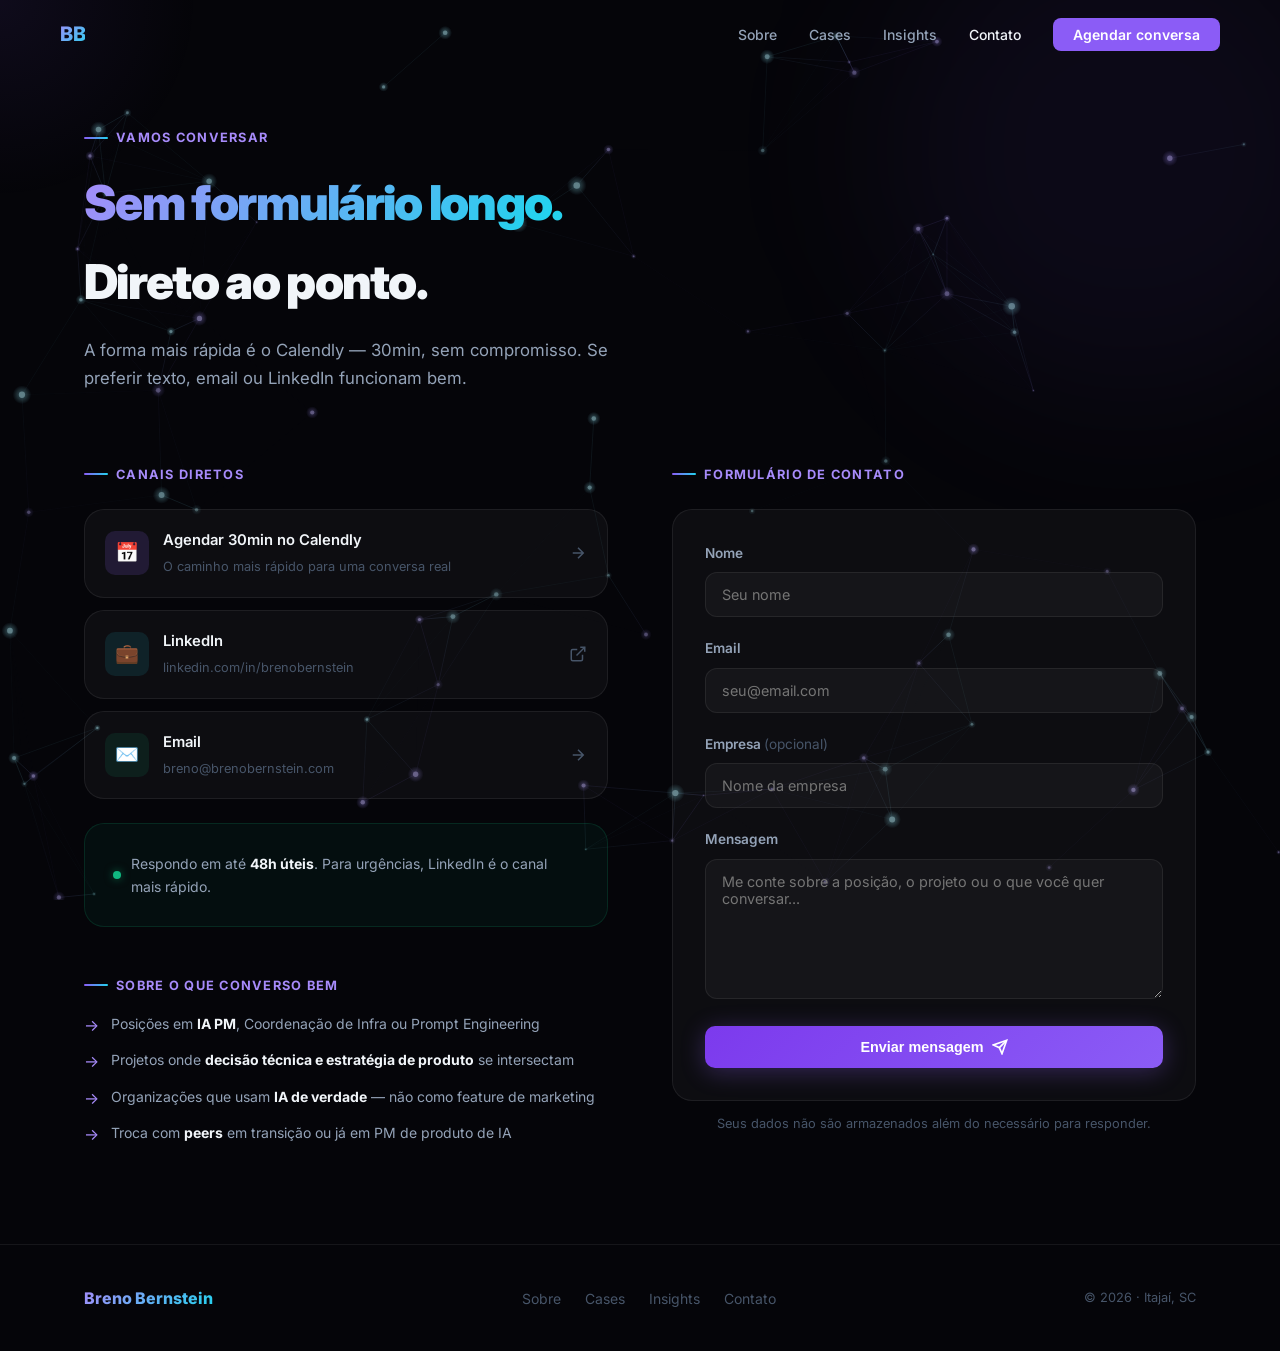
==== contato.html @ 208daf2a "feat: site portfolio MVP completo Home, Sobre, 3 Cases (Datacenter R$9M, Frete Mínimo, Fornecedores)" ====
<!DOCTYPE html>
<html lang="pt-BR">
<head>
  <meta charset="UTF-8"/>
  <meta name="viewport" content="width=device-width, initial-scale=1.0"/>
  <title>Contato · Breno Bernstein</title>
  <meta name="description" content="A forma mais rápida de falar comigo é via LinkedIn ou email. Para conversas estruturadas, Calendly."/>
  <link rel="stylesheet" href="assets/css/main.css"/>
  <link rel="preconnect" href="https://fonts.googleapis.com"/>
</head>
<body>

<canvas id="neural-canvas"></canvas>
<div class="cursor-glow"></div>

<nav>
  <div class="nav-inner">
    <a href="index.html" class="nav-logo">BB</a>
    <ul class="nav-links">
      <li><a href="sobre.html">Sobre</a></li>
      <li><a href="cases/index.html">Cases</a></li>
      <li><a href="insights/index.html">Insights</a></li>
      <li><a href="contato.html" class="active">Contato</a></li>
      <li><a href="contato.html" class="nav-cta">Agendar conversa</a></li>
    </ul>
    <button class="nav-hamburger" aria-label="Menu"><span></span><span></span><span></span></button>
  </div>
</nav>
<div class="nav-mobile">
  <button class="close-btn">✕</button>
  <a href="sobre.html">Sobre</a>
  <a href="cases/index.html">Cases</a>
  <a href="insights/index.html">Insights</a>
  <a href="contato.html">Contato</a>
  <a href="contato.html" class="btn btn-primary btn-sm">Agendar conversa</a>
</div>

<div class="page-header">
  <div class="bg-orb bg-orb-1"></div>
  <div class="container" style="position:relative;z-index:2;">
    <div class="section-label fade-up">Vamos conversar</div>
    <h1 class="fade-up"><span class="gradient-text">Sem formulário longo.</span><br/>Direto ao ponto.</h1>
    <p class="fade-up">A forma mais rápida é o Calendly — 30min, sem compromisso. Se preferir texto, email ou LinkedIn funcionam bem.</p>
  </div>
</div>

<section class="section" style="padding-top:0;position:relative;z-index:2;">
  <div class="container">
    <div style="display:grid;grid-template-columns:1fr 1fr;gap:64px;align-items:start;" class="contato-grid">

      <!-- Left: Links de contato -->
      <div class="fade-up">
        <div class="section-label" style="margin-bottom:24px;">Canais diretos</div>

        <!-- Calendly -->
        <a href="#" class="contact-link" onclick="alert('Configure aqui seu link do Calendly');return false;">
          <div class="contact-link-icon violet">📅</div>
          <div class="contact-link-text">
            <strong>Agendar 30min no Calendly</strong>
            <span>O caminho mais rápido para uma conversa real</span>
          </div>
          <svg style="margin-left:auto;color:var(--faint);" width="18" height="18" viewBox="0 0 24 24" fill="none" stroke="currentColor" stroke-width="2"><path d="M5 12h14M12 5l7 7-7 7"/></svg>
        </a>

        <!-- LinkedIn -->
        <a href="https://linkedin.com/in/brenobernstein" target="_blank" rel="noopener" class="contact-link">
          <div class="contact-link-icon cyan">💼</div>
          <div class="contact-link-text">
            <strong>LinkedIn</strong>
            <span>linkedin.com/in/brenobernstein</span>
          </div>
          <svg style="margin-left:auto;color:var(--faint);" width="18" height="18" viewBox="0 0 24 24" fill="none" stroke="currentColor" stroke-width="2"><path d="M18 13v6a2 2 0 01-2 2H5a2 2 0 01-2-2V8a2 2 0 012-2h6"/><polyline points="15 3 21 3 21 9"/><line x1="10" y1="14" x2="21" y2="3"/></svg>
        </a>

        <!-- Email -->
        <a href="mailto:breno@brenobernstein.com" class="contact-link">
          <div class="contact-link-icon green">✉️</div>
          <div class="contact-link-text">
            <strong>Email</strong>
            <span>breno@brenobernstein.com</span>
          </div>
          <svg style="margin-left:auto;color:var(--faint);" width="18" height="18" viewBox="0 0 24 24" fill="none" stroke="currentColor" stroke-width="2"><path d="M5 12h14M12 5l7 7-7 7"/></svg>
        </a>

        <!-- Resposta -->
        <div class="card" style="margin-top:24px;background:rgba(16,185,129,0.05);border-color:rgba(16,185,129,0.15);">
          <div style="display:flex;align-items:center;gap:10px;">
            <span style="width:8px;height:8px;background:var(--green);border-radius:50%;box-shadow:0 0 8px rgba(16,185,129,0.5);flex-shrink:0;"></span>
            <p style="font-size:0.875rem;color:var(--muted);margin:0;">
              Respondo em até <strong style="color:var(--text);">48h úteis</strong>. Para urgências, LinkedIn é o canal mais rápido.
            </p>
          </div>
        </div>

        <!-- Contexto -->
        <div style="margin-top:40px;">
          <div class="section-label" style="margin-bottom:16px;">Sobre o que converso bem</div>
          <div style="display:flex;flex-direction:column;gap:10px;">
            <div style="display:flex;gap:12px;align-items:flex-start;">
              <span style="color:var(--primary-l);font-size:1rem;flex-shrink:0;">→</span>
              <span style="font-size:0.875rem;color:var(--muted);">Posições em <strong style="color:var(--text);">IA PM</strong>, Coordenação de Infra ou Prompt Engineering</span>
            </div>
            <div style="display:flex;gap:12px;align-items:flex-start;">
              <span style="color:var(--primary-l);font-size:1rem;flex-shrink:0;">→</span>
              <span style="font-size:0.875rem;color:var(--muted);">Projetos onde <strong style="color:var(--text);">decisão técnica e estratégia de produto</strong> se intersectam</span>
            </div>
            <div style="display:flex;gap:12px;align-items:flex-start;">
              <span style="color:var(--primary-l);font-size:1rem;flex-shrink:0;">→</span>
              <span style="font-size:0.875rem;color:var(--muted);">Organizações que usam <strong style="color:var(--text);">IA de verdade</strong> — não como feature de marketing</span>
            </div>
            <div style="display:flex;gap:12px;align-items:flex-start;">
              <span style="color:var(--primary-l);font-size:1rem;flex-shrink:0;">→</span>
              <span style="font-size:0.875rem;color:var(--muted);">Troca com <strong style="color:var(--text);">peers</strong> em transição ou já em PM de produto de IA</span>
            </div>
          </div>
        </div>
      </div>

      <!-- Right: Formulário -->
      <div class="fade-up">
        <div class="section-label" style="margin-bottom:24px;">Formulário de contato</div>
        <div class="card" style="padding:32px;">
          <form id="contact-form" onsubmit="handleSubmit(event)">
            <div class="form-group">
              <label for="nome">Nome</label>
              <input type="text" id="nome" name="nome" placeholder="Seu nome" required/>
            </div>
            <div class="form-group">
              <label for="email">Email</label>
              <input type="email" id="email" name="email" placeholder="seu@email.com" required/>
            </div>
            <div class="form-group">
              <label for="empresa">Empresa <span style="color:var(--faint);font-weight:400;">(opcional)</span></label>
              <input type="text" id="empresa" name="empresa" placeholder="Nome da empresa"/>
            </div>
            <div class="form-group">
              <label for="mensagem">Mensagem</label>
              <textarea id="mensagem" name="mensagem" placeholder="Me conte sobre a posição, o projeto ou o que você quer conversar..." required></textarea>
            </div>
            <button type="submit" class="btn btn-primary" style="width:100%;justify-content:center;">
              Enviar mensagem
              <svg width="16" height="16" viewBox="0 0 24 24" fill="none" stroke="currentColor" stroke-width="2.5"><path d="M22 2L11 13"/><path d="M22 2l-7 20-4-9-9-4 20-7z"/></svg>
            </button>
          </form>
          <div id="form-success" style="display:none;text-align:center;padding:24px 0;">
            <div style="font-size:2.5rem;margin-bottom:12px;">✅</div>
            <p style="font-weight:700;font-size:1.05rem;margin-bottom:8px;">Mensagem enviada!</p>
            <p style="color:var(--muted);font-size:0.875rem;">Respondo em até 48h úteis. Se for urgente, me manda no LinkedIn.</p>
          </div>
        </div>
        <p style="text-align:center;font-size:0.8rem;color:var(--faint);margin-top:12px;">
          Seus dados não são armazenados além do necessário para responder.
        </p>
      </div>
    </div>
  </div>
</section>

<footer>
  <div class="container">
    <div class="footer-inner">
      <a href="index.html" class="footer-logo">Breno Bernstein</a>
      <ul class="footer-links">
        <li><a href="sobre.html">Sobre</a></li>
        <li><a href="cases/index.html">Cases</a></li>
        <li><a href="insights/index.html">Insights</a></li>
        <li><a href="contato.html">Contato</a></li>
      </ul>
      <p class="footer-copy">© 2026 · Itajaí, SC</p>
    </div>
  </div>
</footer>

<style>
@media(max-width:768px){
  .contato-grid{grid-template-columns:1fr!important;}
}
</style>

<script>
function handleSubmit(e) {
  e.preventDefault();
  // Aqui conectar ao Formspree: action="https://formspree.io/f/SEU_ID"
  document.getElementById('contact-form').style.display = 'none';
  document.getElementById('form-success').style.display = 'block';
}
</script>
<script src="assets/js/neural.js"></script>
<script src="assets/js/main.js"></script>
<script>new NeuralNetwork('neural-canvas');</script>
</body>
</html>
---- assets/css/main.css ----
@import url('https://fonts.googleapis.com/css2?family=Inter:wght@300;400;500;600;700;800;900&family=JetBrains+Mono:wght@400;500&display=swap');

:root {
  --bg:       #050509;
  --bg-1:     #0a0a13;
  --bg-2:     #0f0f1c;
  --surface:  rgba(255,255,255,0.035);
  --surface-h:rgba(255,255,255,0.06);
  --border:   rgba(255,255,255,0.07);
  --border-h: rgba(139,92,246,0.45);
  --primary:  #8b5cf6;
  --primary-d:#7c3aed;
  --primary-l:#a78bfa;
  --cyan:     #22d3ee;
  --green:    #10b981;
  --amber:    #f59e0b;
  --text:     #f1f5f9;
  --muted:    #94a3b8;
  --faint:    #475569;
  --glow:     rgba(139,92,246,0.18);
  --glow-c:   rgba(34,211,238,0.12);
  --radius:   12px;
  --radius-lg:20px;
  --transition:0.3s cubic-bezier(0.4,0,0.2,1);
}

*, *::before, *::after { box-sizing: border-box; margin: 0; padding: 0; }

html { scroll-behavior: smooth; font-size: 16px; }

body {
  font-family: 'Inter', sans-serif;
  background: var(--bg);
  color: var(--text);
  line-height: 1.65;
  overflow-x: hidden;
  -webkit-font-smoothing: antialiased;
}

/* ── SCROLLBAR ── */
::-webkit-scrollbar { width: 6px; }
::-webkit-scrollbar-track { background: var(--bg-1); }
::-webkit-scrollbar-thumb { background: var(--primary-d); border-radius: 3px; }

/* ── SELECTION ── */
::selection { background: rgba(139,92,246,0.3); color: #fff; }

/* ── CANVAS NEURAL ── */
#neural-canvas {
  position: fixed;
  inset: 0;
  z-index: 0;
  pointer-events: none;
  opacity: 0.55;
}

/* ── CURSOR GLOW ── */
.cursor-glow {
  position: fixed;
  width: 400px;
  height: 400px;
  border-radius: 50%;
  background: radial-gradient(circle, rgba(139,92,246,0.08) 0%, transparent 70%);
  pointer-events: none;
  transform: translate(-50%,-50%);
  transition: opacity 0.3s;
  z-index: 1;
}

/* ── LAYOUT ── */
.container { max-width: 1160px; margin: 0 auto; padding: 0 24px; }
.section { position: relative; z-index: 2; padding: 96px 0; }
.section-sm { padding: 64px 0; }

/* ── NAV ── */
nav {
  position: fixed;
  top: 0; left: 0; right: 0;
  z-index: 100;
  padding: 0 24px;
  height: 68px;
  display: flex;
  align-items: center;
  transition: background var(--transition), border-bottom var(--transition);
}
nav.scrolled {
  background: rgba(5,5,9,0.85);
  backdrop-filter: blur(20px);
  -webkit-backdrop-filter: blur(20px);
  border-bottom: 1px solid var(--border);
}
.nav-inner {
  max-width: 1160px;
  width: 100%;
  margin: 0 auto;
  display: flex;
  align-items: center;
  justify-content: space-between;
}
.nav-logo {
  font-weight: 800;
  font-size: 1.25rem;
  letter-spacing: -0.02em;
  text-decoration: none;
  background: linear-gradient(135deg, var(--primary-l), var(--cyan));
  -webkit-background-clip: text;
  -webkit-text-fill-color: transparent;
  background-clip: text;
}
.nav-links {
  display: flex;
  align-items: center;
  gap: 32px;
  list-style: none;
}
.nav-links a {
  color: var(--muted);
  text-decoration: none;
  font-size: 0.875rem;
  font-weight: 500;
  transition: color var(--transition);
}
.nav-links a:hover, .nav-links a.active { color: var(--text); }
.nav-cta {
  background: var(--primary);
  color: #fff !important;
  padding: 8px 20px;
  border-radius: 8px;
  font-weight: 600 !important;
  font-size: 0.875rem !important;
  transition: background var(--transition), box-shadow var(--transition) !important;
}
.nav-cta:hover {
  background: var(--primary-l) !important;
  box-shadow: 0 0 20px rgba(139,92,246,0.4) !important;
}
.nav-hamburger {
  display: none;
  flex-direction: column;
  gap: 5px;
  cursor: pointer;
  padding: 4px;
}
.nav-hamburger span {
  display: block;
  width: 24px;
  height: 2px;
  background: var(--muted);
  border-radius: 2px;
  transition: var(--transition);
}

/* ── HERO ── */
.hero {
  min-height: 100vh;
  display: flex;
  align-items: center;
  padding: 100px 0 80px;
  position: relative;
  z-index: 2;
}
.hero-grid {
  display: grid;
  grid-template-columns: 1fr 1fr;
  gap: 80px;
  align-items: center;
}
.hero-badge {
  display: inline-flex;
  align-items: center;
  gap: 8px;
  background: rgba(139,92,246,0.1);
  border: 1px solid rgba(139,92,246,0.25);
  border-radius: 100px;
  padding: 6px 14px;
  font-size: 0.8rem;
  font-weight: 600;
  color: var(--primary-l);
  margin-bottom: 24px;
  letter-spacing: 0.04em;
  text-transform: uppercase;
}
.hero-badge span.dot {
  width: 7px;
  height: 7px;
  background: var(--green);
  border-radius: 50%;
  animation: pulse-dot 2s infinite;
}
@keyframes pulse-dot {
  0%,100% { opacity: 1; transform: scale(1); }
  50% { opacity: 0.5; transform: scale(0.8); }
}
.hero h1 {
  font-size: clamp(2.4rem, 5vw, 3.6rem);
  font-weight: 900;
  letter-spacing: -0.035em;
  line-height: 1.1;
  margin-bottom: 20px;
}
.gradient-text {
  background: linear-gradient(135deg, var(--primary-l) 0%, var(--cyan) 50%, var(--primary-l) 100%);
  background-size: 200% auto;
  -webkit-background-clip: text;
  -webkit-text-fill-color: transparent;
  background-clip: text;
  animation: gradient-shift 4s ease infinite;
}
@keyframes gradient-shift {
  0%   { background-position: 0% center; }
  100% { background-position: 200% center; }
}
.hero-tagline {
  font-size: clamp(1rem, 2.2vw, 1.25rem);
  color: var(--muted);
  margin-bottom: 12px;
  min-height: 1.8em;
  font-weight: 400;
}
.hero-tagline .typed-text { color: var(--text); font-weight: 600; }
.hero-tagline .cursor-blink {
  display: inline-block;
  width: 2px;
  height: 1.1em;
  background: var(--primary);
  vertical-align: middle;
  animation: blink 0.9s infinite;
  margin-left: 2px;
}
@keyframes blink { 0%,100%{opacity:1} 50%{opacity:0} }
.hero-sub {
  font-size: 0.9rem;
  color: var(--faint);
  margin-bottom: 40px;
  line-height: 1.5;
}
.hero-sub strong { color: var(--muted); }
.hero-actions {
  display: flex;
  gap: 14px;
  flex-wrap: wrap;
}

/* ── BUTTONS ── */
.btn {
  display: inline-flex;
  align-items: center;
  gap: 8px;
  padding: 13px 28px;
  border-radius: 10px;
  font-weight: 600;
  font-size: 0.9rem;
  text-decoration: none;
  transition: all var(--transition);
  cursor: pointer;
  border: none;
  outline: none;
  position: relative;
  overflow: hidden;
}
.btn::before {
  content: '';
  position: absolute;
  inset: 0;
  background: rgba(255,255,255,0.07);
  opacity: 0;
  transition: opacity var(--transition);
}
.btn:hover::before { opacity: 1; }
.btn-primary {
  background: linear-gradient(135deg, var(--primary-d), var(--primary));
  color: #fff;
  box-shadow: 0 4px 24px rgba(139,92,246,0.3);
}
.btn-primary:hover {
  box-shadow: 0 8px 40px rgba(139,92,246,0.5);
  transform: translateY(-1px);
}
.btn-ghost {
  background: var(--surface);
  color: var(--text);
  border: 1px solid var(--border);
}
.btn-ghost:hover {
  border-color: var(--border-h);
  box-shadow: 0 0 20px var(--glow);
}
.btn-sm {
  padding: 9px 18px;
  font-size: 0.825rem;
}

/* ── HERO VISUAL ── */
.hero-visual {
  display: flex;
  justify-content: center;
  align-items: center;
  position: relative;
}
.hero-card-float {
  position: relative;
  width: 100%;
  max-width: 440px;
}
.ai-orb {
  width: 100%;
  aspect-ratio: 1;
  max-width: 380px;
  margin: 0 auto;
  position: relative;
  display: flex;
  align-items: center;
  justify-content: center;
}
.ai-orb-inner {
  width: 220px;
  height: 220px;
  border-radius: 50%;
  background: radial-gradient(circle at 35% 35%, rgba(167,139,250,0.3), rgba(34,211,238,0.15) 40%, transparent 70%);
  border: 1px solid rgba(139,92,246,0.2);
  display: flex;
  align-items: center;
  justify-content: center;
  position: relative;
  animation: orb-float 6s ease-in-out infinite;
}
@keyframes orb-float {
  0%,100% { transform: translateY(0) rotate(0deg); }
  33% { transform: translateY(-12px) rotate(1deg); }
  66% { transform: translateY(-6px) rotate(-1deg); }
}
.ai-orb-ring {
  position: absolute;
  border-radius: 50%;
  border: 1px solid;
  animation: ring-spin linear infinite;
}
.ai-orb-ring:nth-child(1) {
  width: 280px; height: 280px;
  border-color: rgba(139,92,246,0.15);
  animation-duration: 20s;
}
.ai-orb-ring:nth-child(2) {
  width: 340px; height: 340px;
  border-color: rgba(34,211,238,0.1);
  animation-duration: 30s;
  animation-direction: reverse;
}
.ai-orb-ring:nth-child(3) {
  width: 400px; height: 400px;
  border-color: rgba(139,92,246,0.07);
  animation-duration: 45s;
}
@keyframes ring-spin { from{transform:rotate(0deg)} to{transform:rotate(360deg)} }
.ai-orb-dot {
  position: absolute;
  width: 8px;
  height: 8px;
  background: var(--cyan);
  border-radius: 50%;
  box-shadow: 0 0 12px var(--cyan);
  top: 0; left: 50%;
  transform-origin: 0 140px;
  animation: dot-orbit 8s linear infinite;
}
@keyframes dot-orbit { from{transform:rotate(0deg) translateX(-4px)} to{transform:rotate(360deg) translateX(-4px)} }
.ai-orb-icon {
  font-size: 3rem;
  filter: drop-shadow(0 0 20px rgba(167,139,250,0.5));
  z-index: 2;
}

/* ── STATS STRIP ── */
.stats-strip {
  display: grid;
  grid-template-columns: repeat(3, 1fr);
  gap: 1px;
  background: var(--border);
  border: 1px solid var(--border);
  border-radius: var(--radius-lg);
  overflow: hidden;
  margin-top: 48px;
}
.stat-item {
  background: var(--bg-1);
  padding: 24px 28px;
  text-align: center;
  transition: background var(--transition);
}
.stat-item:hover { background: var(--surface-h); }
.stat-num {
  font-size: 2rem;
  font-weight: 800;
  letter-spacing: -0.03em;
  background: linear-gradient(135deg, var(--primary-l), var(--cyan));
  -webkit-background-clip: text;
  -webkit-text-fill-color: transparent;
  background-clip: text;
}
.stat-label { font-size: 0.8rem; color: var(--faint); margin-top: 4px; }

/* ── CARDS ── */
.card {
  background: var(--surface);
  border: 1px solid var(--border);
  border-radius: var(--radius-lg);
  padding: 28px;
  transition: border-color var(--transition), box-shadow var(--transition), transform var(--transition);
  position: relative;
  overflow: hidden;
}
.card::before {
  content: '';
  position: absolute;
  top: 0; left: 0; right: 0;
  height: 1px;
  background: linear-gradient(90deg, transparent, rgba(139,92,246,0.5), transparent);
  opacity: 0;
  transition: opacity var(--transition);
}
.card:hover {
  border-color: var(--border-h);
  box-shadow: 0 8px 40px rgba(139,92,246,0.12);
  transform: translateY(-4px);
}
.card:hover::before { opacity: 1; }

.card-tag {
  display: inline-flex;
  align-items: center;
  gap: 6px;
  background: rgba(139,92,246,0.1);
  border: 1px solid rgba(139,92,246,0.2);
  color: var(--primary-l);
  font-size: 0.75rem;
  font-weight: 600;
  padding: 4px 10px;
  border-radius: 6px;
  text-transform: uppercase;
  letter-spacing: 0.04em;
  margin-bottom: 16px;
}
.card-tag.cyan {
  background: rgba(34,211,238,0.08);
  border-color: rgba(34,211,238,0.2);
  color: var(--cyan);
}
.card-tag.green {
  background: rgba(16,185,129,0.08);
  border-color: rgba(16,185,129,0.2);
  color: var(--green);
}
.card-tag.amber {
  background: rgba(245,158,11,0.08);
  border-color: rgba(245,158,11,0.2);
  color: var(--amber);
}

.card h3 {
  font-size: 1.15rem;
  font-weight: 700;
  letter-spacing: -0.02em;
  margin-bottom: 10px;
  line-height: 1.35;
}
.card p { font-size: 0.875rem; color: var(--muted); line-height: 1.65; }

.card-metrics {
  display: flex;
  gap: 16px;
  margin: 16px 0;
  flex-wrap: wrap;
}
.metric {
  background: rgba(255,255,255,0.04);
  border: 1px solid var(--border);
  border-radius: 8px;
  padding: 8px 14px;
  font-size: 0.8rem;
}
.metric strong { color: var(--primary-l); font-size: 1.1rem; display: block; }
.metric span { color: var(--faint); font-size: 0.73rem; }

.card-arrow {
  display: inline-flex;
  align-items: center;
  gap: 6px;
  color: var(--primary-l);
  font-size: 0.875rem;
  font-weight: 600;
  text-decoration: none;
  margin-top: 20px;
  transition: gap var(--transition), color var(--transition);
}
.card-arrow:hover { gap: 10px; color: var(--cyan); }

/* ── SECTION HEADERS ── */
.section-label {
  display: inline-flex;
  align-items: center;
  gap: 8px;
  color: var(--primary-l);
  font-size: 0.8rem;
  font-weight: 700;
  letter-spacing: 0.1em;
  text-transform: uppercase;
  margin-bottom: 14px;
}
.section-label::before {
  content: '';
  display: block;
  width: 24px;
  height: 2px;
  background: linear-gradient(90deg, var(--primary), var(--cyan));
  border-radius: 2px;
}
.section-title {
  font-size: clamp(1.75rem, 3.5vw, 2.5rem);
  font-weight: 800;
  letter-spacing: -0.03em;
  line-height: 1.15;
  margin-bottom: 16px;
}
.section-desc {
  font-size: 1rem;
  color: var(--muted);
  max-width: 560px;
  line-height: 1.7;
}

/* ── GRID LAYOUTS ── */
.grid-3 { display: grid; grid-template-columns: repeat(3,1fr); gap: 24px; }
.grid-2 { display: grid; grid-template-columns: repeat(2,1fr); gap: 24px; }

/* ── DIVIDER GLOW ── */
.divider {
  height: 1px;
  background: linear-gradient(90deg, transparent, var(--border), transparent);
  margin: 0;
}

/* ── INSIGHT ITEM ── */
.insight-item {
  display: flex;
  gap: 24px;
  align-items: flex-start;
  padding: 24px 0;
  border-bottom: 1px solid var(--border);
  transition: var(--transition);
  text-decoration: none;
  color: inherit;
}
.insight-item:last-child { border-bottom: none; }
.insight-item:hover .insight-title { color: var(--primary-l); }
.insight-num {
  font-family: 'JetBrains Mono', monospace;
  font-size: 0.8rem;
  color: var(--faint);
  min-width: 28px;
  padding-top: 4px;
}
.insight-content { flex: 1; }
.insight-title {
  font-size: 1.05rem;
  font-weight: 700;
  letter-spacing: -0.02em;
  margin-bottom: 6px;
  transition: color var(--transition);
}
.insight-meta {
  display: flex;
  gap: 16px;
  font-size: 0.8rem;
  color: var(--faint);
}
.insight-hook { font-size: 0.875rem; color: var(--muted); margin-top: 6px; }
.insight-arrow { color: var(--faint); transition: color var(--transition), transform var(--transition); padding-top: 4px; }
.insight-item:hover .insight-arrow { color: var(--primary-l); transform: translateX(4px); }

/* ── TIMELINE (Sobre) ── */
.timeline { position: relative; padding-left: 28px; }
.timeline::before {
  content: '';
  position: absolute;
  left: 8px;
  top: 8px; bottom: 0;
  width: 1px;
  background: linear-gradient(to bottom, var(--primary), transparent);
}
.timeline-item {
  position: relative;
  margin-bottom: 36px;
}
.timeline-item::before {
  content: '';
  position: absolute;
  left: -24px;
  top: 6px;
  width: 10px;
  height: 10px;
  border-radius: 50%;
  background: var(--primary);
  box-shadow: 0 0 12px rgba(139,92,246,0.5);
}
.timeline-date {
  font-family: 'JetBrains Mono', monospace;
  font-size: 0.78rem;
  color: var(--primary-l);
  margin-bottom: 6px;
}
.timeline-title {
  font-size: 1rem;
  font-weight: 700;
  margin-bottom: 4px;
}
.timeline-sub { font-size: 0.875rem; color: var(--muted); }

/* ── SKILLS GRID ── */
.skills-grid { display: flex; flex-wrap: wrap; gap: 10px; }
.skill-tag {
  background: var(--surface);
  border: 1px solid var(--border);
  border-radius: 8px;
  padding: 8px 16px;
  font-size: 0.825rem;
  font-weight: 500;
  color: var(--muted);
  transition: all var(--transition);
  display: flex;
  align-items: center;
  gap: 8px;
}
.skill-tag:hover {
  border-color: var(--border-h);
  color: var(--text);
  background: rgba(139,92,246,0.08);
}
.skill-tag .skill-icon { font-size: 1rem; }

/* ── CASE PAGE ── */
.case-hero {
  padding: 120px 0 72px;
  position: relative;
  z-index: 2;
}
.case-hero-meta {
  display: flex;
  gap: 12px;
  flex-wrap: wrap;
  margin-bottom: 24px;
}
.case-hero h1 {
  font-size: clamp(2rem, 4vw, 3rem);
  font-weight: 900;
  letter-spacing: -0.03em;
  line-height: 1.15;
  margin-bottom: 20px;
  max-width: 760px;
}
.case-hero-hook {
  font-size: 1.15rem;
  color: var(--muted);
  max-width: 640px;
  margin-bottom: 36px;
}
.case-metrics-row {
  display: flex;
  gap: 16px;
  flex-wrap: wrap;
  margin-bottom: 48px;
}
.case-metric {
  background: var(--surface);
  border: 1px solid var(--border);
  border-radius: var(--radius);
  padding: 16px 24px;
  min-width: 120px;
}
.case-metric .value {
  font-size: 1.5rem;
  font-weight: 800;
  background: linear-gradient(135deg, var(--primary-l), var(--cyan));
  -webkit-background-clip: text;
  -webkit-text-fill-color: transparent;
  background-clip: text;
  letter-spacing: -0.03em;
}
.case-metric .label { font-size: 0.78rem; color: var(--faint); margin-top: 2px; }

.case-body { position: relative; z-index: 2; }
.case-content {
  display: grid;
  grid-template-columns: 1fr 280px;
  gap: 64px;
  align-items: start;
}
.case-article h2 {
  font-size: 1.35rem;
  font-weight: 700;
  letter-spacing: -0.02em;
  margin: 40px 0 14px;
  color: var(--text);
  display: flex;
  align-items: center;
  gap: 10px;
}
.case-article h2:first-child { margin-top: 0; }
.case-article h2 .h2-tag {
  font-size: 0.7rem;
  font-weight: 700;
  color: var(--primary-l);
  background: rgba(139,92,246,0.1);
  border: 1px solid rgba(139,92,246,0.2);
  padding: 3px 8px;
  border-radius: 5px;
  letter-spacing: 0.06em;
  text-transform: uppercase;
}
.case-article p {
  color: var(--muted);
  line-height: 1.8;
  margin-bottom: 16px;
  font-size: 0.975rem;
}
.case-article ul {
  list-style: none;
  margin-bottom: 16px;
}
.case-article ul li {
  color: var(--muted);
  font-size: 0.975rem;
  padding: 6px 0;
  padding-left: 20px;
  position: relative;
  line-height: 1.7;
}
.case-article ul li::before {
  content: '›';
  position: absolute;
  left: 0;
  color: var(--primary);
  font-weight: 700;
}
.case-sidebar {
  position: sticky;
  top: 88px;
  display: flex;
  flex-direction: column;
  gap: 20px;
}
.sidebar-card {
  background: var(--surface);
  border: 1px solid var(--border);
  border-radius: var(--radius-lg);
  padding: 20px;
}
.sidebar-card h4 {
  font-size: 0.8rem;
  font-weight: 700;
  color: var(--faint);
  text-transform: uppercase;
  letter-spacing: 0.08em;
  margin-bottom: 14px;
}
.sidebar-card p { font-size: 0.85rem; color: var(--muted); line-height: 1.6; }

.highlight-box {
  background: rgba(139,92,246,0.07);
  border: 1px solid rgba(139,92,246,0.18);
  border-radius: var(--radius);
  padding: 20px 24px;
  margin: 24px 0;
}
.highlight-box p { color: var(--text); margin: 0; font-style: italic; }

/* ── CONTACT FORM ── */
.form-group { margin-bottom: 20px; }
.form-group label {
  display: block;
  font-size: 0.85rem;
  font-weight: 600;
  color: var(--muted);
  margin-bottom: 8px;
}
.form-group input,
.form-group textarea {
  width: 100%;
  background: var(--surface);
  border: 1px solid var(--border);
  border-radius: var(--radius);
  padding: 13px 16px;
  color: var(--text);
  font-family: 'Inter', sans-serif;
  font-size: 0.9rem;
  transition: border-color var(--transition), box-shadow var(--transition);
  outline: none;
}
.form-group input:focus,
.form-group textarea:focus {
  border-color: var(--primary);
  box-shadow: 0 0 0 3px rgba(139,92,246,0.12);
}
.form-group textarea { min-height: 140px; resize: vertical; }

/* ── CONTACT LINKS ── */
.contact-link {
  display: flex;
  align-items: center;
  gap: 14px;
  padding: 18px 20px;
  background: var(--surface);
  border: 1px solid var(--border);
  border-radius: var(--radius-lg);
  text-decoration: none;
  color: var(--text);
  transition: all var(--transition);
  margin-bottom: 12px;
}
.contact-link:hover {
  border-color: var(--border-h);
  background: var(--surface-h);
  transform: translateX(4px);
}
.contact-link-icon {
  width: 44px;
  height: 44px;
  border-radius: 10px;
  display: flex;
  align-items: center;
  justify-content: center;
  font-size: 1.2rem;
  flex-shrink: 0;
}
.contact-link-icon.violet { background: rgba(139,92,246,0.15); }
.contact-link-icon.cyan   { background: rgba(34,211,238,0.1); }
.contact-link-icon.green  { background: rgba(16,185,129,0.1); }
.contact-link-text strong { display: block; font-weight: 600; font-size: 0.925rem; }
.contact-link-text span { font-size: 0.8rem; color: var(--faint); }

/* ── FOOTER ── */
footer {
  position: relative;
  z-index: 2;
  border-top: 1px solid var(--border);
  padding: 40px 0;
}
.footer-inner {
  display: flex;
  align-items: center;
  justify-content: space-between;
  flex-wrap: wrap;
  gap: 20px;
}
.footer-logo {
  font-weight: 800;
  font-size: 1rem;
  background: linear-gradient(135deg, var(--primary-l), var(--cyan));
  -webkit-background-clip: text;
  -webkit-text-fill-color: transparent;
  background-clip: text;
  text-decoration: none;
}
.footer-links {
  display: flex;
  gap: 24px;
  list-style: none;
}
.footer-links a {
  color: var(--faint);
  text-decoration: none;
  font-size: 0.875rem;
  transition: color var(--transition);
}
.footer-links a:hover { color: var(--text); }
.footer-copy { font-size: 0.8rem; color: var(--faint); }

/* ── GLOW ORBS BACKGROUND ── */
.bg-orb {
  position: absolute;
  border-radius: 50%;
  filter: blur(80px);
  pointer-events: none;
  z-index: 0;
}
.bg-orb-1 {
  width: 500px; height: 500px;
  background: rgba(139,92,246,0.06);
  top: -100px; right: -100px;
}
.bg-orb-2 {
  width: 400px; height: 400px;
  background: rgba(34,211,238,0.04);
  bottom: 0; left: -80px;
}

/* ── ANIMATIONS ── */
.fade-up {
  opacity: 0;
  transform: translateY(24px);
  transition: opacity 0.6s ease, transform 0.6s ease;
}
.fade-up.visible { opacity: 1; transform: translateY(0); }
.fade-up:nth-child(2) { transition-delay: 0.1s; }
.fade-up:nth-child(3) { transition-delay: 0.2s; }
.fade-up:nth-child(4) { transition-delay: 0.3s; }

/* ── PAGE HEADER ── */
.page-header {
  padding: 120px 0 64px;
  position: relative;
  z-index: 2;
}
.page-header h1 {
  font-size: clamp(2.2rem, 4vw, 3rem);
  font-weight: 900;
  letter-spacing: -0.035em;
  margin-bottom: 16px;
}
.page-header p { font-size: 1.05rem; color: var(--muted); max-width: 560px; }

/* ── INSIGHTS INDEX ── */
.insight-card {
  background: var(--surface);
  border: 1px solid var(--border);
  border-radius: var(--radius-lg);
  padding: 28px;
  text-decoration: none;
  color: inherit;
  display: block;
  transition: all var(--transition);
  position: relative;
  overflow: hidden;
}
.insight-card::before {
  content: '';
  position: absolute;
  top: 0; left: 0; right: 0;
  height: 2px;
  background: linear-gradient(90deg, var(--primary), var(--cyan));
  transform: scaleX(0);
  transform-origin: left;
  transition: transform 0.4s ease;
}
.insight-card:hover {
  border-color: var(--border-h);
  box-shadow: 0 8px 40px rgba(139,92,246,0.12);
  transform: translateY(-4px);
}
.insight-card:hover::before { transform: scaleX(1); }
.insight-card-meta {
  display: flex;
  gap: 12px;
  align-items: center;
  margin-bottom: 14px;
  font-size: 0.8rem;
  color: var(--faint);
}
.insight-card h3 {
  font-size: 1.1rem;
  font-weight: 700;
  letter-spacing: -0.02em;
  margin-bottom: 10px;
  line-height: 1.4;
}
.insight-card p { font-size: 0.875rem; color: var(--muted); line-height: 1.65; }

/* ── MOBILE NAV ── */
.nav-mobile {
  display: none;
  position: fixed;
  inset: 0;
  z-index: 99;
  background: rgba(5,5,9,0.97);
  backdrop-filter: blur(24px);
  flex-direction: column;
  align-items: center;
  justify-content: center;
  gap: 32px;
}
.nav-mobile.open { display: flex; }
.nav-mobile a {
  color: var(--text);
  text-decoration: none;
  font-size: 1.5rem;
  font-weight: 700;
}
.nav-mobile .close-btn {
  position: absolute;
  top: 20px; right: 24px;
  background: none;
  border: none;
  color: var(--muted);
  font-size: 1.5rem;
  cursor: pointer;
}

/* ── RESPONSIVE ── */
@media (max-width: 1024px) {
  .case-content { grid-template-columns: 1fr; }
  .case-sidebar { position: static; flex-direction: row; flex-wrap: wrap; }
  .sidebar-card { flex: 1; min-width: 200px; }
}
@media (max-width: 768px) {
  .hero-grid { grid-template-columns: 1fr; gap: 48px; }
  .hero-visual { display: none; }
  .grid-3 { grid-template-columns: 1fr; }
  .grid-2 { grid-template-columns: 1fr; }
  .stats-strip { grid-template-columns: 1fr; }
  .nav-links { display: none; }
  .nav-hamburger { display: flex; }
  .section { padding: 64px 0; }
  .case-metrics-row { gap: 12px; }
  .footer-inner { flex-direction: column; text-align: center; }
  .footer-links { flex-wrap: wrap; justify-content: center; }
}
@media (max-width: 480px) {
  .container { padding: 0 16px; }
  .hero h1 { font-size: 2rem; }
  .btn { padding: 11px 20px; }
  .card { padding: 20px; }
}
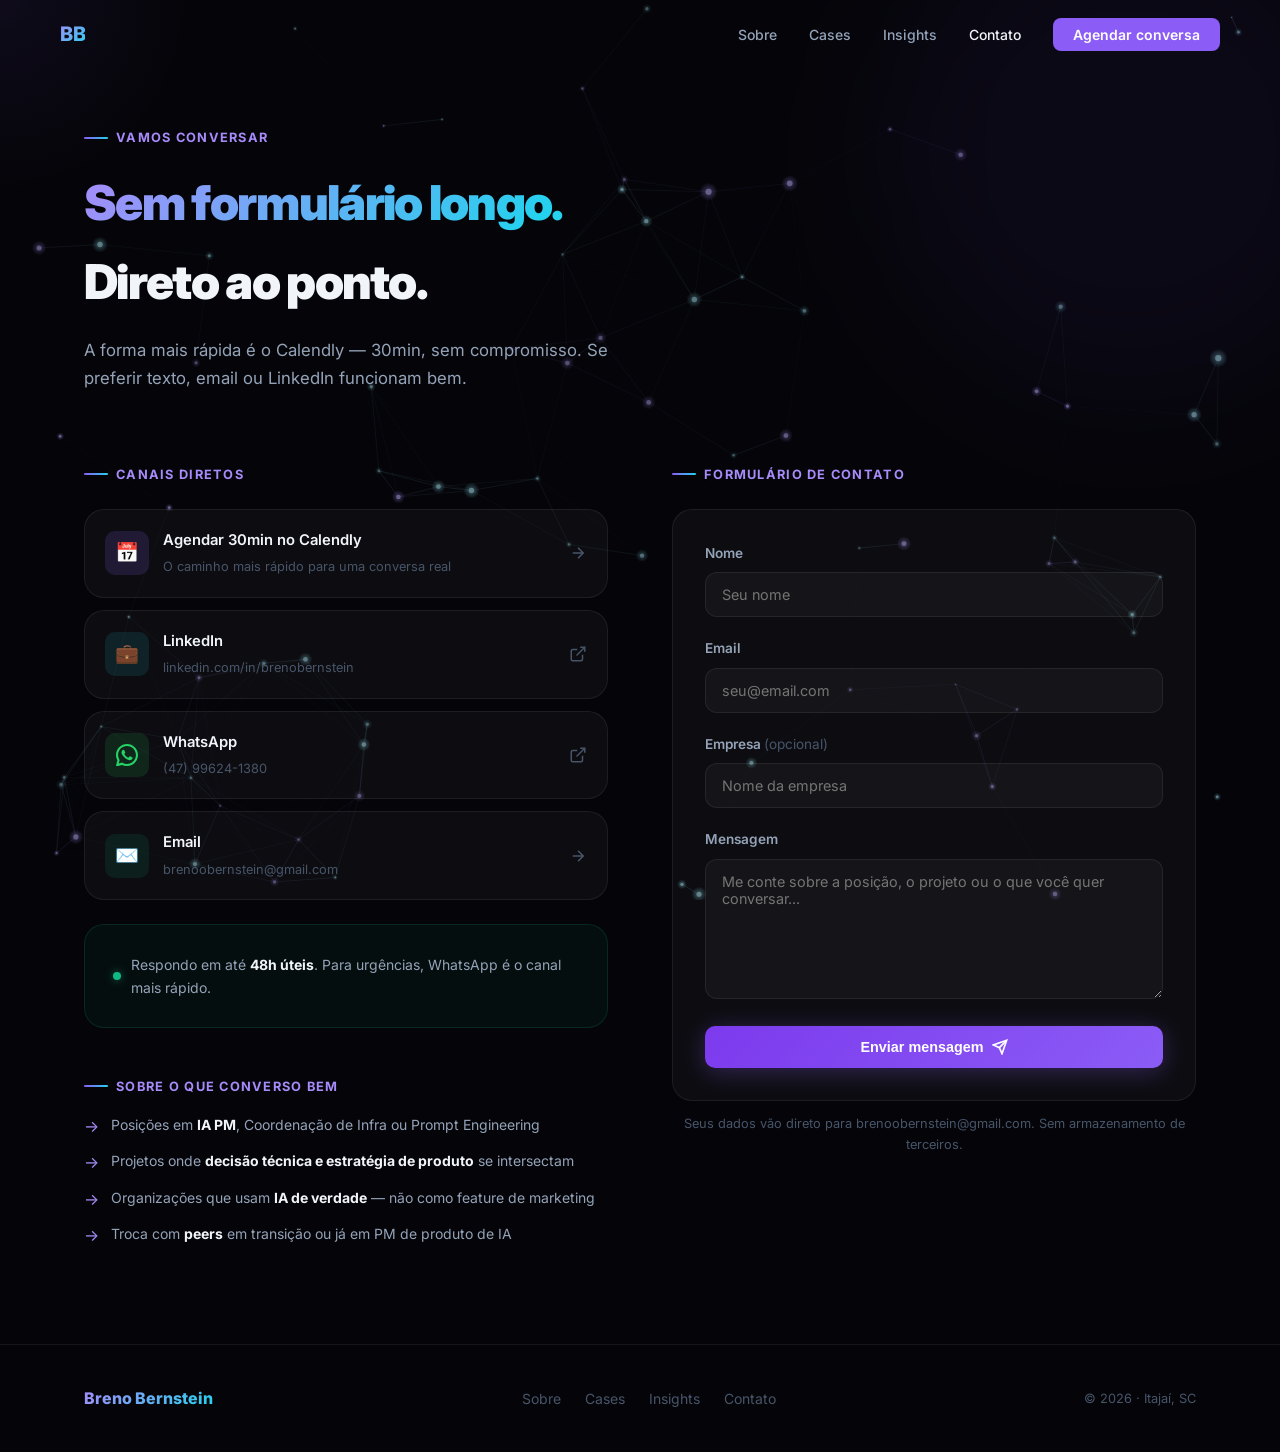
==== commit 1dc454f0: "fix(contato): email correto, Formspree e botão WhatsApp - Email corrigido para brenoobernstein@gmail" ====
--- a/contato.html
+++ b/contato.html
@@ -72,12 +72,24 @@
           <svg style="margin-left:auto;color:var(--faint);" width="18" height="18" viewBox="0 0 24 24" fill="none" stroke="currentColor" stroke-width="2"><path d="M18 13v6a2 2 0 01-2 2H5a2 2 0 01-2-2V8a2 2 0 012-2h6"/><polyline points="15 3 21 3 21 9"/><line x1="10" y1="14" x2="21" y2="3"/></svg>
         </a>
 
+        <!-- WhatsApp -->
+        <a href="https://wa.me/5547996241380" target="_blank" rel="noopener" class="contact-link">
+          <div class="contact-link-icon" style="background:rgba(37,211,102,0.12);">
+            <svg width="22" height="22" viewBox="0 0 24 24" fill="#25d366"><path d="M17.472 14.382c-.297-.149-1.758-.867-2.03-.967-.273-.099-.471-.148-.67.15-.197.297-.767.966-.94 1.164-.173.199-.347.223-.644.075-.297-.15-1.255-.463-2.39-1.475-.883-.788-1.48-1.761-1.653-2.059-.173-.297-.018-.458.13-.606.134-.133.298-.347.446-.52.149-.174.198-.298.298-.497.099-.198.05-.371-.025-.52-.075-.149-.669-1.612-.916-2.207-.242-.579-.487-.5-.669-.51-.173-.008-.371-.01-.57-.01-.198 0-.52.074-.792.372-.272.297-1.04 1.016-1.04 2.479 0 1.462 1.065 2.875 1.213 3.074.149.198 2.096 3.2 5.077 4.487.709.306 1.262.489 1.694.625.712.227 1.36.195 1.871.118.571-.085 1.758-.719 2.006-1.413.248-.694.248-1.289.173-1.413-.074-.124-.272-.198-.57-.347z"/><path d="M11.998 0C5.372 0 0 5.373 0 12c0 2.117.554 4.103 1.523 5.828L.057 23.428a.75.75 0 00.916.916l5.601-1.467A11.938 11.938 0 0012 24c6.627 0 12-5.373 12-12S18.627 0 11.998 0zm.002 21.75a9.722 9.722 0 01-4.964-1.36l-.356-.212-3.685.965.982-3.596-.231-.37A9.715 9.715 0 012.25 12c0-5.376 4.374-9.75 9.75-9.75S21.75 6.624 21.75 12s-4.374 9.75-9.75 9.75z"/></svg>
+          </div>
+          <div class="contact-link-text">
+            <strong>WhatsApp</strong>
+            <span>(47) 99624-1380</span>
+          </div>
+          <svg style="margin-left:auto;color:var(--faint);" width="18" height="18" viewBox="0 0 24 24" fill="none" stroke="currentColor" stroke-width="2"><path d="M18 13v6a2 2 0 01-2 2H5a2 2 0 01-2-2V8a2 2 0 012-2h6"/><polyline points="15 3 21 3 21 9"/><line x1="10" y1="14" x2="21" y2="3"/></svg>
+        </a>
+
         <!-- Email -->
-        <a href="mailto:breno@brenobernstein.com" class="contact-link">
+        <a href="mailto:brenoobernstein@gmail.com" class="contact-link">
           <div class="contact-link-icon green">✉️</div>
           <div class="contact-link-text">
             <strong>Email</strong>
-            <span>breno@brenobernstein.com</span>
+            <span>brenoobernstein@gmail.com</span>
           </div>
           <svg style="margin-left:auto;color:var(--faint);" width="18" height="18" viewBox="0 0 24 24" fill="none" stroke="currentColor" stroke-width="2"><path d="M5 12h14M12 5l7 7-7 7"/></svg>
         </a>
@@ -87,7 +99,7 @@
           <div style="display:flex;align-items:center;gap:10px;">
             <span style="width:8px;height:8px;background:var(--green);border-radius:50%;box-shadow:0 0 8px rgba(16,185,129,0.5);flex-shrink:0;"></span>
             <p style="font-size:0.875rem;color:var(--muted);margin:0;">
-              Respondo em até <strong style="color:var(--text);">48h úteis</strong>. Para urgências, LinkedIn é o canal mais rápido.
+              Respondo em até <strong style="color:var(--text);">48h úteis</strong>. Para urgências, WhatsApp é o canal mais rápido.
             </p>
           </div>
         </div>
@@ -120,14 +132,17 @@
       <div class="fade-up">
         <div class="section-label" style="margin-bottom:24px;">Formulário de contato</div>
         <div class="card" style="padding:32px;">
-          <form id="contact-form" onsubmit="handleSubmit(event)">
+          <form id="contact-form" onsubmit="handleSubmit(event)" novalidate>
+            <!-- Formspree: destinatário oculto -->
+            <input type="hidden" name="_subject" value="Novo contato via site — Breno Bernstein"/>
+            <input type="hidden" name="_next" value=""/>
             <div class="form-group">
               <label for="nome">Nome</label>
               <input type="text" id="nome" name="nome" placeholder="Seu nome" required/>
             </div>
             <div class="form-group">
               <label for="email">Email</label>
-              <input type="email" id="email" name="email" placeholder="seu@email.com" required/>
+              <input type="email" id="email" name="_replyto" placeholder="seu@email.com" required/>
             </div>
             <div class="form-group">
               <label for="empresa">Empresa <span style="color:var(--faint);font-weight:400;">(opcional)</span></label>
@@ -137,19 +152,25 @@
               <label for="mensagem">Mensagem</label>
               <textarea id="mensagem" name="mensagem" placeholder="Me conte sobre a posição, o projeto ou o que você quer conversar..." required></textarea>
             </div>
-            <button type="submit" class="btn btn-primary" style="width:100%;justify-content:center;">
+            <button type="submit" id="submit-btn" class="btn btn-primary" style="width:100%;justify-content:center;">
               Enviar mensagem
               <svg width="16" height="16" viewBox="0 0 24 24" fill="none" stroke="currentColor" stroke-width="2.5"><path d="M22 2L11 13"/><path d="M22 2l-7 20-4-9-9-4 20-7z"/></svg>
             </button>
+            <div id="form-error" style="display:none;margin-top:12px;padding:12px 16px;background:rgba(239,68,68,0.08);border:1px solid rgba(239,68,68,0.2);border-radius:8px;font-size:0.85rem;color:#fca5a5;text-align:center;">
+              Ops, algo deu errado. Tente novamente ou me mande um email direto.
+            </div>
           </form>
           <div id="form-success" style="display:none;text-align:center;padding:24px 0;">
             <div style="font-size:2.5rem;margin-bottom:12px;">✅</div>
             <p style="font-weight:700;font-size:1.05rem;margin-bottom:8px;">Mensagem enviada!</p>
-            <p style="color:var(--muted);font-size:0.875rem;">Respondo em até 48h úteis. Se for urgente, me manda no LinkedIn.</p>
+            <p style="color:var(--muted);font-size:0.875rem;">Chega direto no meu email. Respondo em até 48h úteis.</p>
+            <a href="https://wa.me/5547996241380" target="_blank" class="btn btn-ghost btn-sm" style="margin-top:16px;">
+              Prefere WhatsApp? Clique aqui
+            </a>
           </div>
         </div>
         <p style="text-align:center;font-size:0.8rem;color:var(--faint);margin-top:12px;">
-          Seus dados não são armazenados além do necessário para responder.
+          Seus dados vão direto para brenoobernstein@gmail.com. Sem armazenamento de terceiros.
         </p>
       </div>
     </div>
@@ -178,11 +199,40 @@
 </style>
 
 <script>
-function handleSubmit(e) {
+async function handleSubmit(e) {
   e.preventDefault();
-  // Aqui conectar ao Formspree: action="https://formspree.io/f/SEU_ID"
-  document.getElementById('contact-form').style.display = 'none';
-  document.getElementById('form-success').style.display = 'block';
+  const form  = document.getElementById('contact-form');
+  const btn   = document.getElementById('submit-btn');
+  const errEl = document.getElementById('form-error');
+
+  // Validação básica
+  const nome     = form.querySelector('#nome').value.trim();
+  const email    = form.querySelector('#email').value.trim();
+  const mensagem = form.querySelector('#mensagem').value.trim();
+  if (!nome || !email || !mensagem) return;
+
+  btn.disabled = true;
+  btn.innerHTML = 'Enviando… <span style="opacity:0.7">⏳</span>';
+  errEl.style.display = 'none';
+
+  try {
+    const res = await fetch('https://formspree.io/f/brenoobernstein@gmail.com', {
+      method: 'POST',
+      headers: { 'Accept': 'application/json' },
+      body: new FormData(form)
+    });
+
+    if (res.ok) {
+      form.style.display = 'none';
+      document.getElementById('form-success').style.display = 'block';
+    } else {
+      throw new Error('Formspree error');
+    }
+  } catch (_) {
+    errEl.style.display = 'block';
+    btn.disabled = false;
+    btn.innerHTML = 'Tentar novamente <svg width="16" height="16" viewBox="0 0 24 24" fill="none" stroke="currentColor" stroke-width="2.5"><path d="M22 2L11 13"/><path d="M22 2l-7 20-4-9-9-4 20-7z"/></svg>';
+  }
 }
 </script>
 <script src="assets/js/neural.js"></script>
